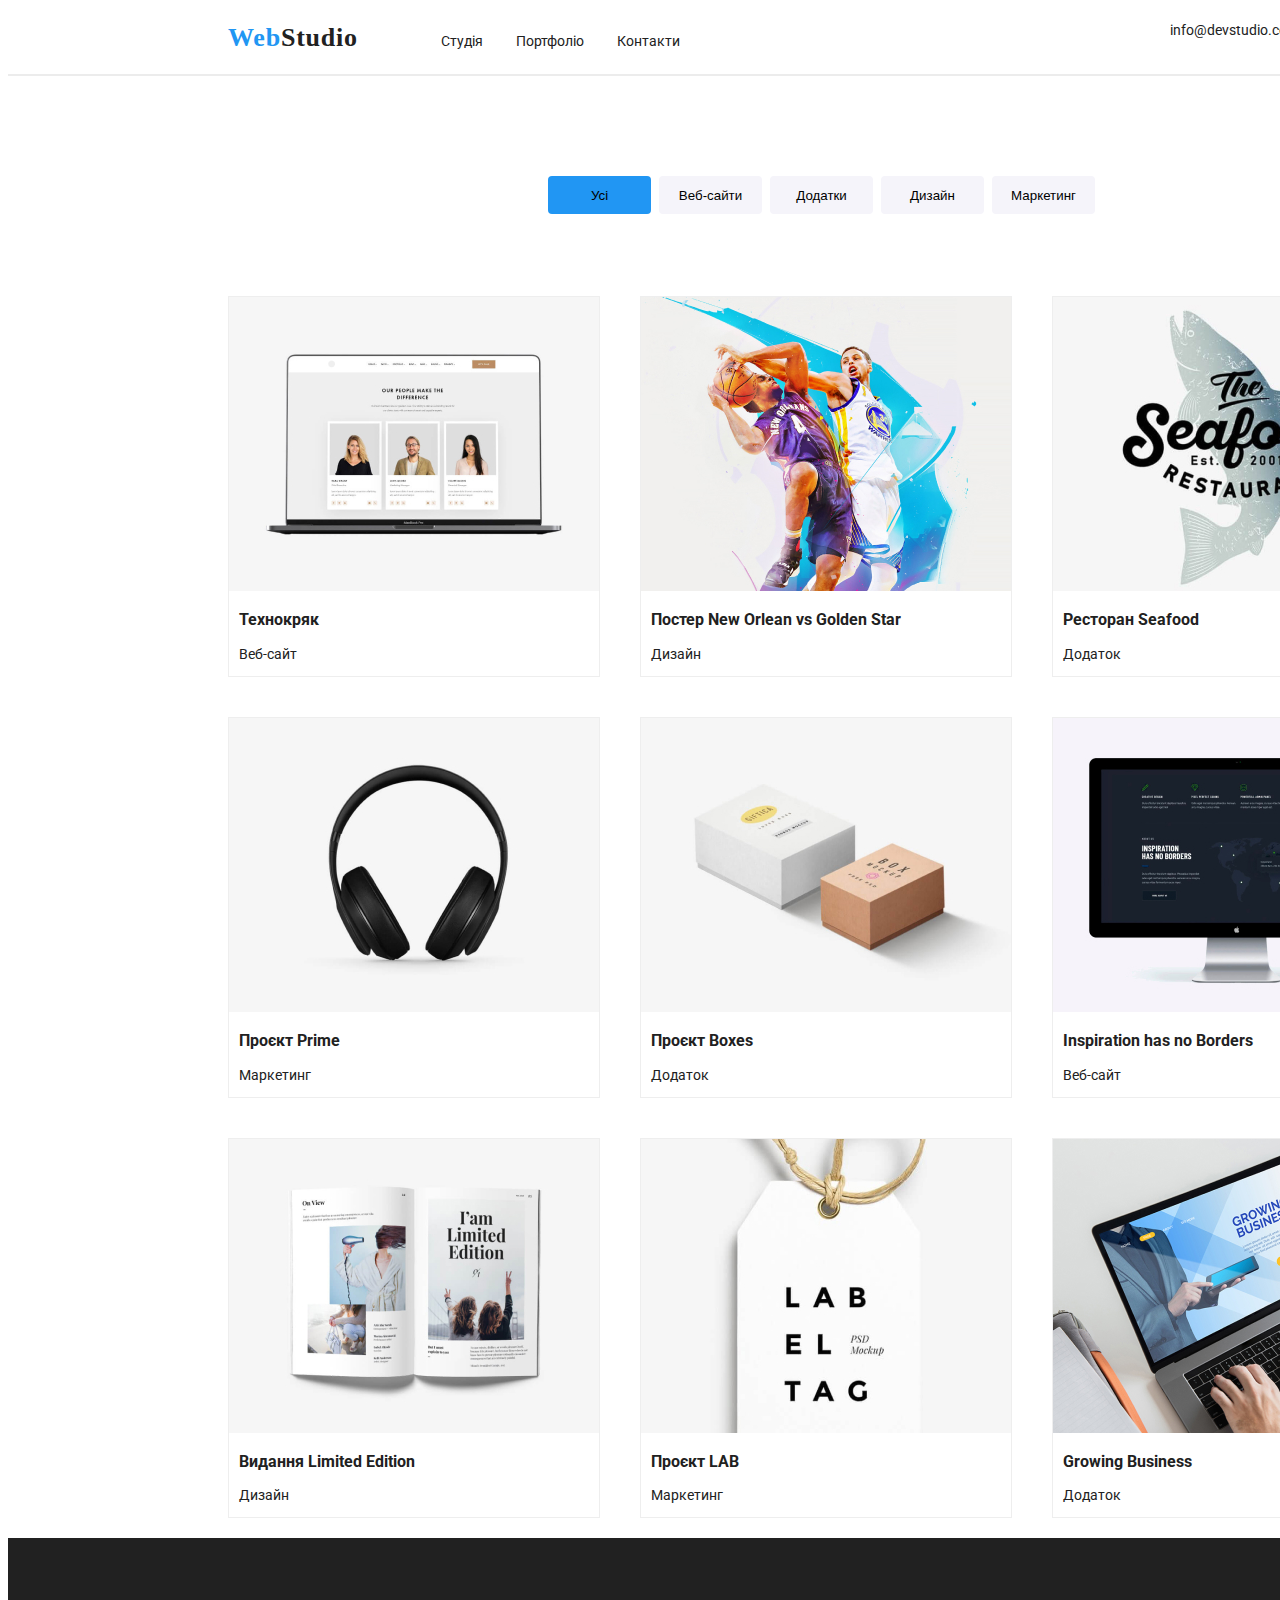
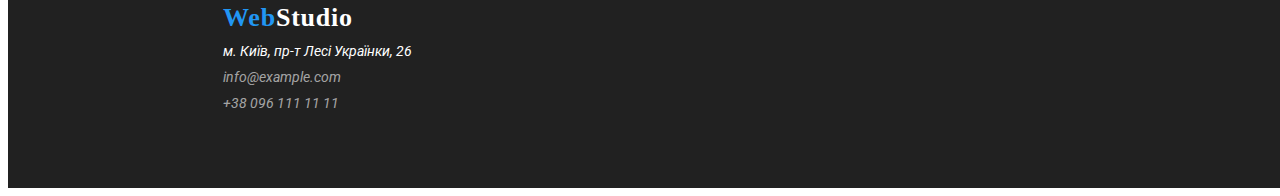
==== portfolio.html @ 82d7797d "four commit" ====
<!DOCTYPE html>
<html lang="uk">
<head>
    <meta charset="UTF-8">
    <meta http-equiv="X-UA-Compatible" content="IE=edge">
    <meta name="viewport" content="width=device-width, initial-scale=1.0">
    <link rel="stylesheet" href="./style/portfolio.css">
    <link rel="preconnect" href="https://fonts.googleapis.com">
    <link rel="preconnect" href="https://fonts.gstatic.com" crossorigin>
    <link href="https://fonts.googleapis.com/css2?family=Roboto:wght@400;500;700;900&display=swap" rel="stylesheet">
    <title>Portfolio</title>
</head>
<body>
    <header class="header">
        <div class="contaner">
            <nav class="header_nav_menu">
                <ul class="header__nav">                
                    <li class="header__nav__li"><a class="header__nav__links header__nav__link" href="./index.html"><span class="header__web">Web</span>Studio</a></li>
                    <li class="header__nav__li"><a class="header__nav__links" href="">Студія</a></li>
                    <li class="header__nav__li"><a class="header__nav__links" href="">Портфоліо</a></li>
                    <li class="header__nav__li"><a class="header__nav__links" href="">Контакти</a></li>
                </ul>
             </nav>
             <ul class="header__contact">                 
                 <li class="header__nav__li"><a class="header__nav__contact" href="mailto:info@devstudio.com">info@devstudio.com</a></li>
                 <li class="header__nav__li"><a class="header__nav__contact" href="tel:+380961111111">+38 096 111 11 11</a></li>
             </ul>
        </div>
        <hr class="line">                          
    </header>    
    <main class="main">
        <div class="main__links__box">
            <ul class="main__links">
                <li class="main__links__li"><button type="button" class="main__button main__button__link">Усі</button></li>
                <li class="main__links__li"><button type="button" class="main__button">Веб-сайти</button></li>
                <li class="main__links__li"><button type="button" class="main__button">Додатки</button></li>
                <li class="main__links__li"><button type="button" class="main__button">Дизайн</button></li>
                <li class="main__links__li"><button type="button" class="main__button">Маркетинг</button></li>
            </ul>
        </div>
        <div>
            <ul class="group__img">
                <li>
                    <div class="group_box">
                      <img src="./image/imgportfolio-comp.jpg" alt="comp">
                      <h3 class="group_text">Технокряк</h3>
                      <p class="group_text">Веб-сайт</p>
                   </div>
               </li>
                <li>
                    <div class="group_box">
                      <img src="./image/imgportfolio-basket.jpg" alt="basket">
                      <h3 class="group_text">Постер New Orlean vs Golden Star</h3>
                      <p class="group_text">Дизайн</p>
                    </div>
                </li>
                <li>
                    <div class="group_box">
                      <img src="./image/imgporfolio-seafood.jpg" alt="seafood">
                      <h3 class="group_text">Ресторан Seafood</h3>
                      <p class="group_text">Додаток</p>
                    </div>
                </li>
            </ul>
        </div>  
        <div>
            <ul class="group__img">
                <li>
                    <div class="group_box">
                      <img src="./image/imgportfolio-listen.jpg" alt="listen">
                      <h3 class="group_text">Проєкт Prime</h3>
                      <p class="group_text">Маркетинг</p>
                   </div>
               </li>
                <li>
                    <div class="group_box">
                      <img src="./image/imgportfolio-boxs.jpg" alt="boxs">
                      <h3 class="group_text">Проєкт Boxes</h3>
                      <p class="group_text">Додаток</p>
                    </div>
                </li>
                <li>
                    <div class="group_box">
                      <img src="./image/imgportfolio-monitor.jpg" alt="monitor">
                      <h3 class="group_text">Inspiration has no Borders</h3>
                      <p class="group_text">Веб-сайт</p>
                    </div>
                </li>
            </ul>
        </div>   
        <div>
            <ul class="group__img">
                <li>
                    <div class="group_box">
                      <img src="./image/imgportfolio-journal.jpg" alt="journal">
                      <h3 class="group_text">Видання Limited Edition</h3>
                      <p class="group_text">Дизайн</p>
                   </div>
               </li>
                <li>
                    <div class="group_box">
                      <img src="./image/imgportfolio-mark.jpg" alt="mark">
                      <h3 class="group_text">Проєкт LAB</h3>
                      <p class="group_text">Маркетинг</p>
                    </div>
                </li>
                <li>
                    <div class="group_box">
                      <img src="./image/imgportfolio-nout.jpg" alt="nout">
                      <h3 class="group_text">Growing Business</h3>
                      <p class="group_text">Додаток</p>
                    </div>
                </li>
            </ul>
        </div>               
    </main>
    <footer class="footer">
        <div class="footer__contact">            
            <address>
                <ul class="footer__contact__link">
                    <li class="footer__contact__li"><a class="footer__web" href="../index.html">Web<span class="footer__stydio">Studio</span></a></li>
                    <li class="footer__contact__li"><a class="footer__links footer__link" href="https://goo.gl/maps/5icQ912iGC5NhQrTA" target="_blank">м. Київ, пр-т Лесі Українки, 26</a></li>
                    <li class="footer__contact__li"><a class="footer__links" href="mailto:info@example.com">info@example.com</a></li>
                    <li class="footer__contact__li"><a class="footer__links" href="tel:+380961111111">+38 096 111 11 11</a></li>
                </ul>
            </address>            
        </div>
    </footer>
</body>
</html>
---- style/portfolio.css ----
body{
background-color: #FFFFFF;
font-family: 'Roboto', sans-serif;
font-size: 14px;
color: #212121;
}

.header{
    width: 1600px;        
    background-color: #FFFFFF;       
}

.contaner{
    width: 1300px;
    padding-left: 15px;
    padding-right: 15px;
    margin: 0 auto;
    display: flex;
}

.header__nav{
    list-style: none;        
}

.header__nav__link{
padding-right: 50px;
width: 145px;
height: 31px;
font-family: 'Raleway';
font-style: normal;
font-weight: 700;
font-size: 26px;
line-height: 31px;
letter-spacing: 0.03em;
}

.header__web{
    color: #2196F3;
}

.header_nav_menu{
    margin-left: 30px;
}

.header__nav__links{
    display: inline;
    text-decoration: none;
    color: #212121;
    margin-right: 30px;
}

.header__nav__li{
    display: inline;    
}

.header__contact{
    list-style: none;
    margin-left: auto;
}

.header__nav__contact{
    text-decoration: none;
    color: #212121;
    margin-right: 20px;
}

.line{
width: 1600px;
height: 0px;
color: rgba(236, 236, 236, 1); 
border: 1px solid #ECECEC;
}

/* main */

.main{
    width: 1600px;
    background-color: #FFFFFF;
}

.main__links__box{
    width: 600px;
    height: 100px;
    padding-left: 15px;
    padding-right: 15px;
    margin: 0 auto; 
    margin-top: 100px;   
}

.main__links{
    list-style: none;
}

.main__links__li{
    display: inline;
}

.main__button{
width: 103px;
height: 38px;
background: #F5F4FA;
border-radius: 4px;
border: #F5F4FA;
margin-right: 5px;
}

.main__button__link{
    background-color: rgba(33, 150, 243, 1);
}

.group__img{
    list-style: none;
    display: flex;
    width: 1200px;    
    padding-left: 15px;
    padding-right: 15px;
    margin: 0 auto; 
}

.group_box{
background-color: #FFFFFF;
border: 1px solid rgba(238, 238, 238, 1);
margin: 20px;
}

.group_text{
    margin-left: 10px;
}

/* footer */

.footer{
    width: 1600px;
    height: 250px;
    background-color: #212121;
}

.footer__contact{
    width: 1250px;
    padding-left: 15px;
    padding-right: 15px;
    padding-top: 50px;
    margin: 0 auto;    
}

.footer__contact__link{
    list-style: none;    
}

.footer__links{
text-decoration: none;
color: rgba(255, 255, 255, 0.6);
} 

.footer__link{
color: rgba(255, 255, 255, 1);
}

.footer__contact__li{
    margin-bottom: 10px;
}

.footer__web{
text-decoration: none;
font-family: 'Raleway';
font-style: normal;
font-weight: 700;
font-size: 26px;
line-height: 31px;
letter-spacing: 0.03em;
color: #2196F3;
}

.footer__stydio{
    color: rgba(255, 255, 255, 1);
}
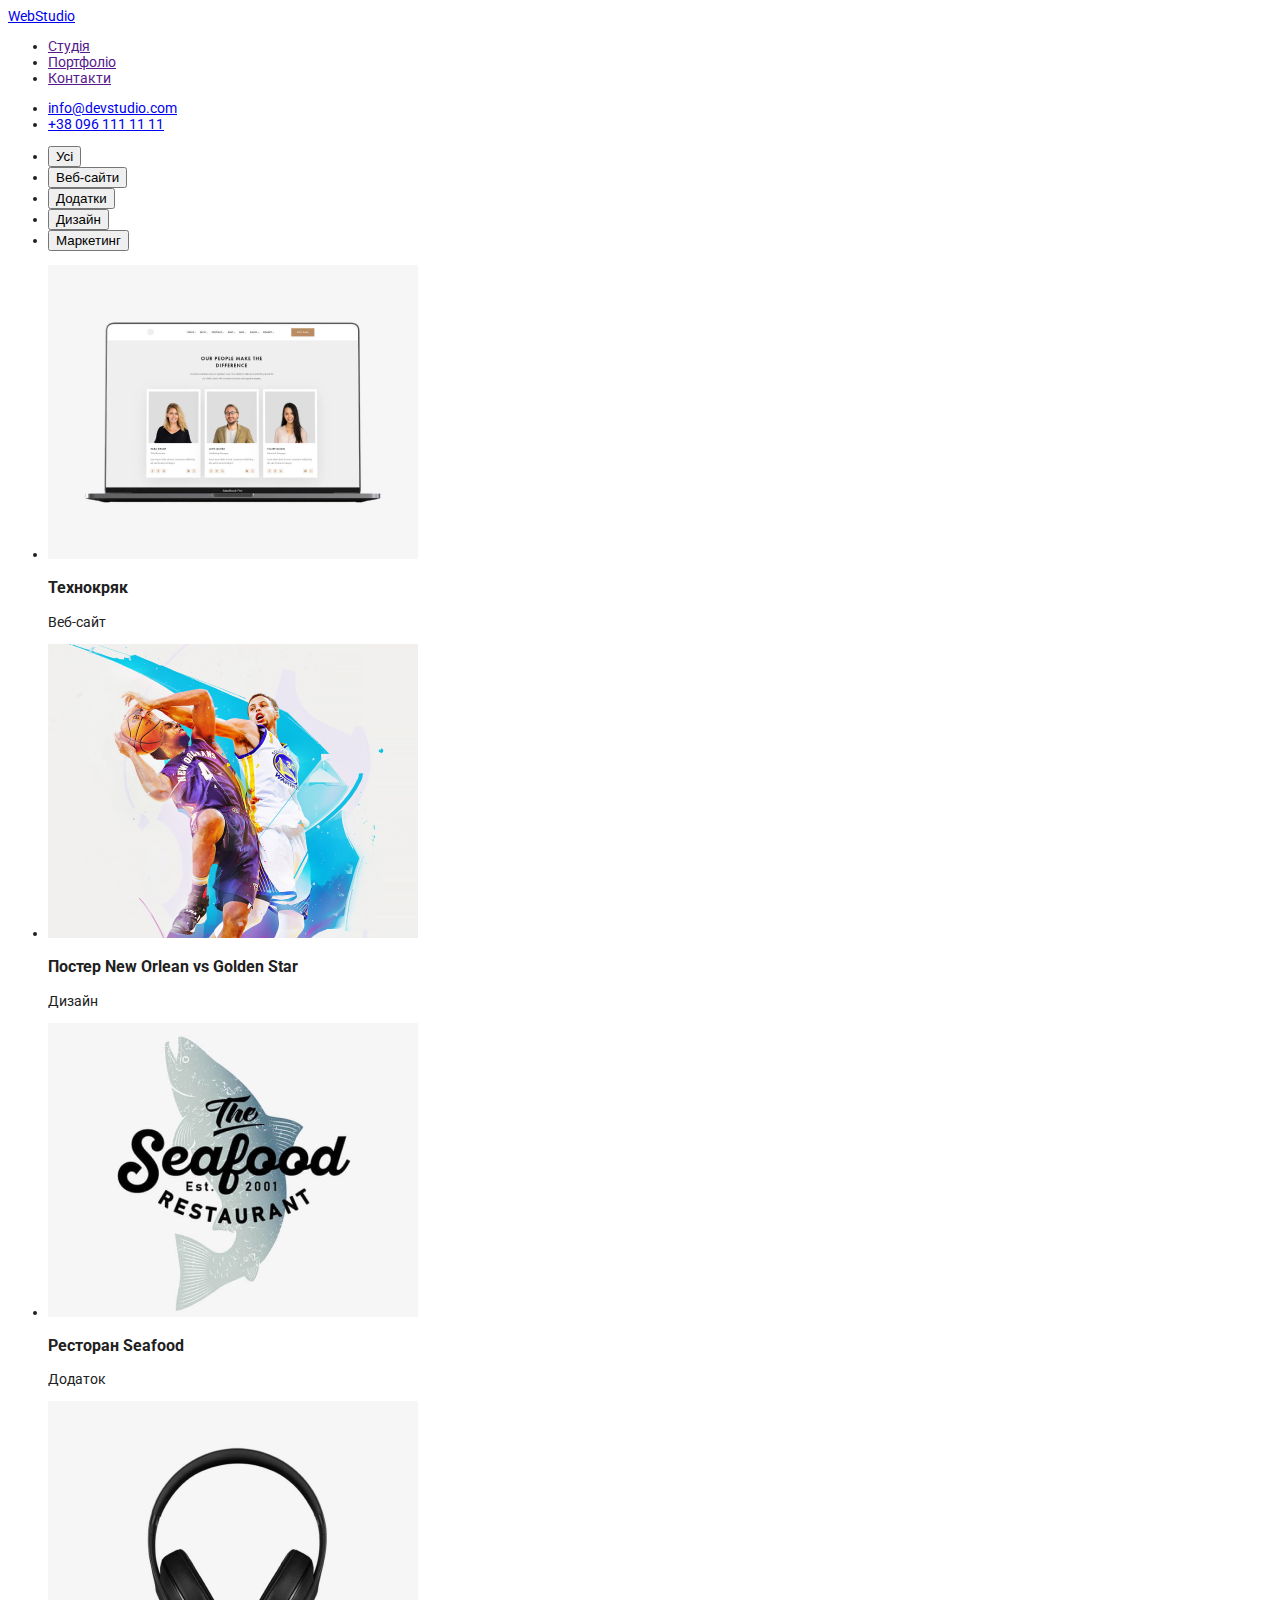
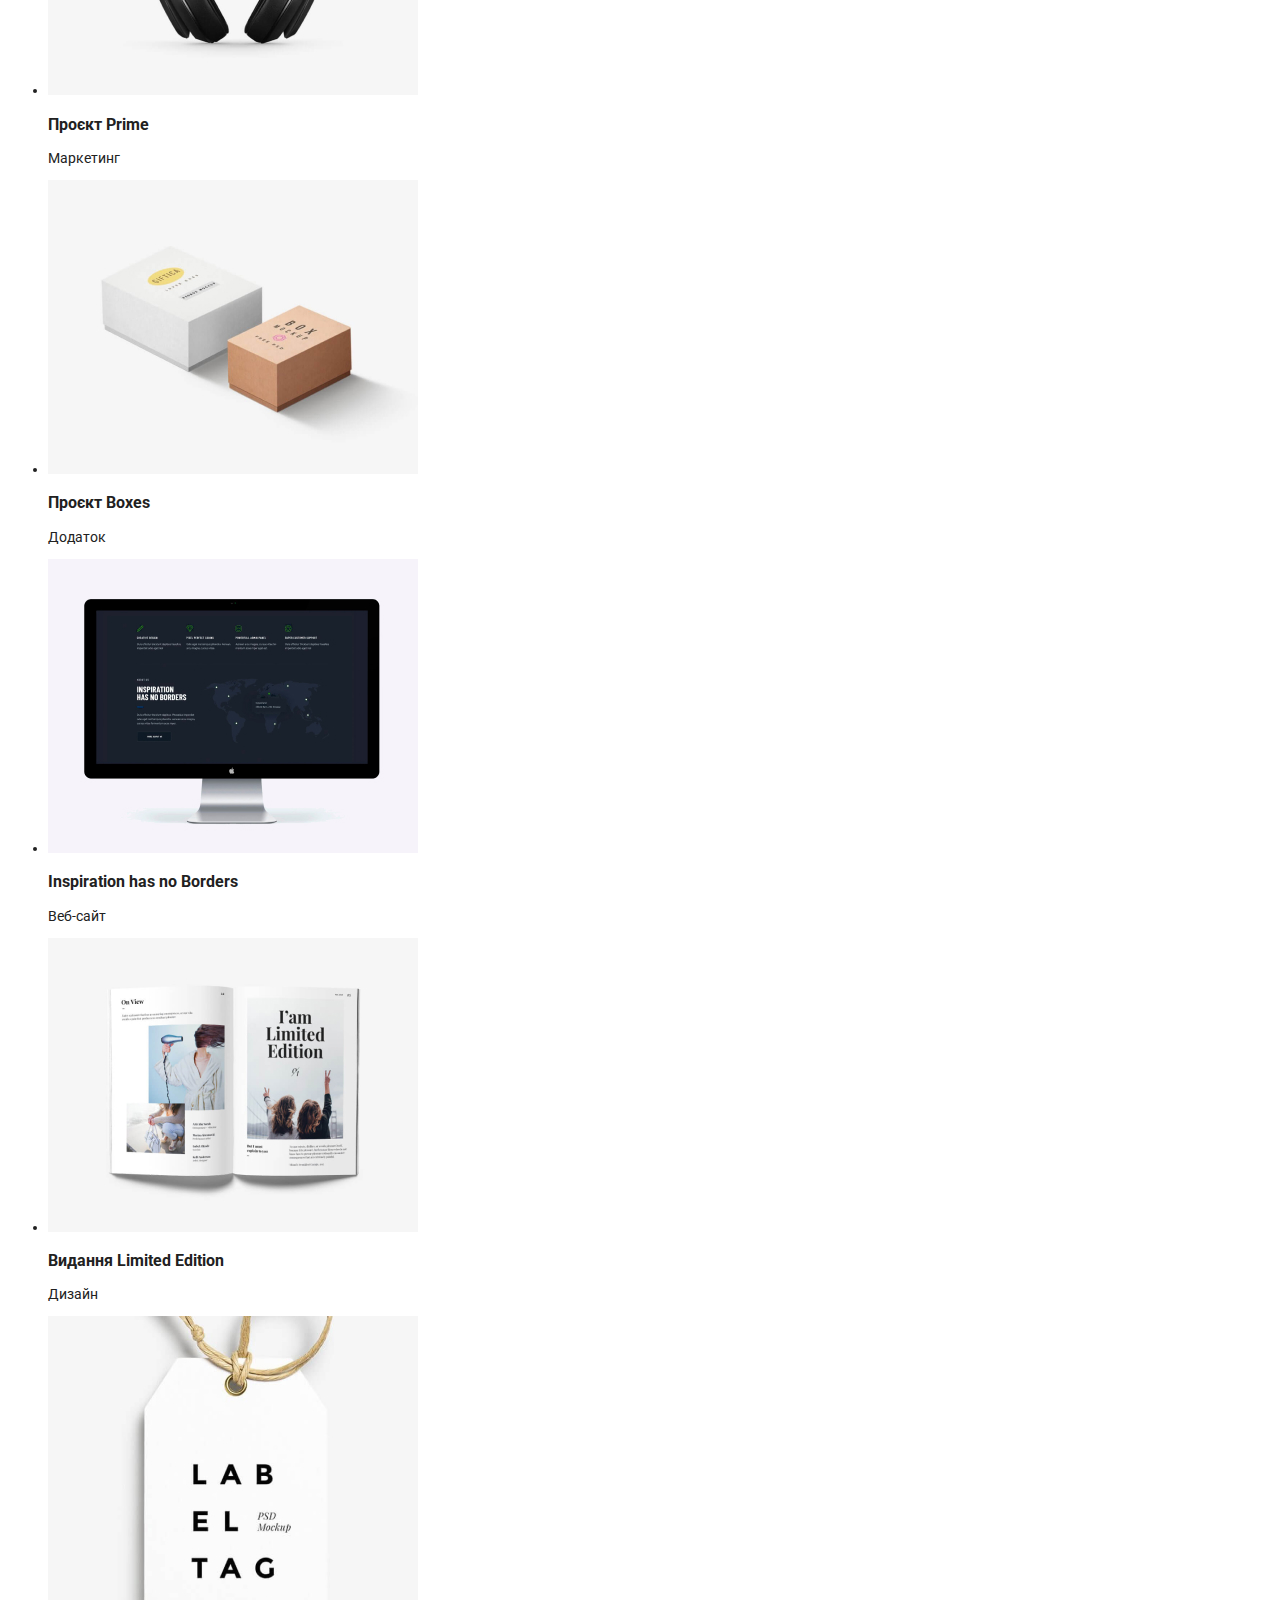
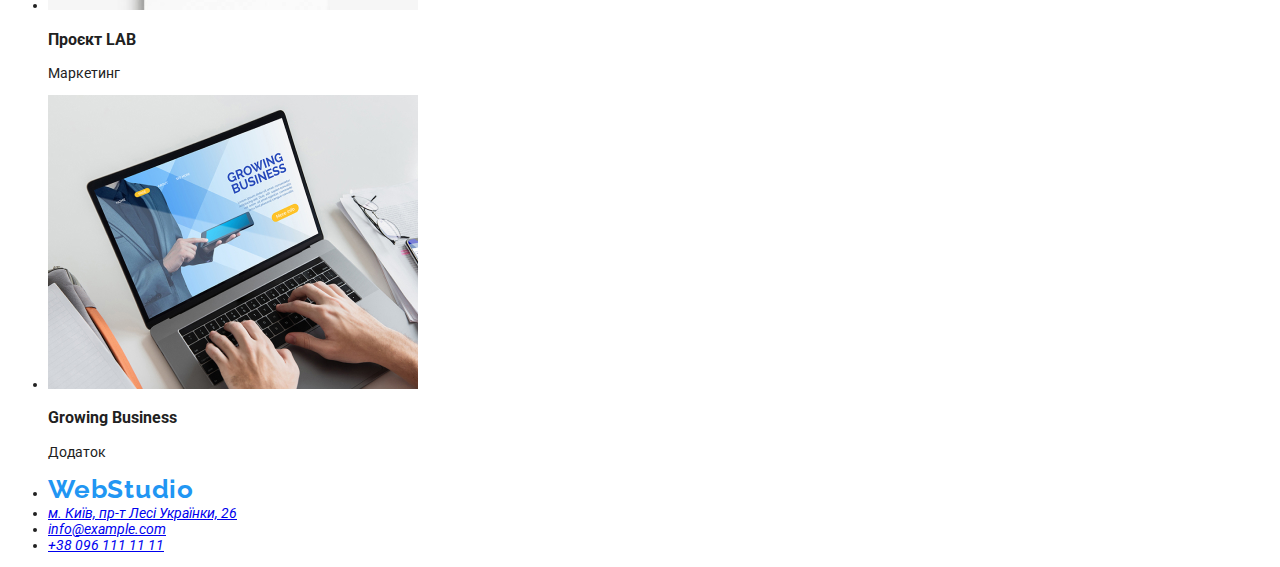
==== commit af439539: "portfolio normalize" ====
--- a/portfolio.html
+++ b/portfolio.html
@@ -4,124 +4,124 @@
     <meta charset="UTF-8">
     <meta http-equiv="X-UA-Compatible" content="IE=edge">
     <meta name="viewport" content="width=device-width, initial-scale=1.0">
-    <link rel="stylesheet" href="./style/portfolio.css">
+    <link rel="stylesheet" href="https://cdnjs.cloudflare.com/ajax/libs/modern-normalize/1.1.0/modern-normalize.min.css" integrity="sha512-wpPYUAdjBVSE4KJnH1VR1HeZfpl1ub8YT/NKx4PuQ5NmX2tKuGu6U/JRp5y+Y8XG2tV+wKQpNHVUX03MfMFn9Q==" crossorigin="anonymous" referrerpolicy="no-referrer" />
+    <link rel="stylesheet" href="./style/index.css">
     <link rel="preconnect" href="https://fonts.googleapis.com">
     <link rel="preconnect" href="https://fonts.gstatic.com" crossorigin>
-    <link href="https://fonts.googleapis.com/css2?family=Roboto:wght@400;500;700;900&display=swap" rel="stylesheet">
+    <link href="https://fonts.googleapis.com/css2?family=Raleway:wght@700&family=Roboto:wght@400;500;700;900&display=swap" rel="stylesheet">
     <title>Portfolio</title>
 </head>
 <body>
-    <header class="header">
-        <div class="contaner">
-            <nav class="header_nav_menu">
-                <ul class="header__nav">                
-                    <li class="header__nav__li"><a class="header__nav__links header__nav__link" href="./index.html"><span class="header__web">Web</span>Studio</a></li>
-                    <li class="header__nav__li"><a class="header__nav__links" href="">Студія</a></li>
-                    <li class="header__nav__li"><a class="header__nav__links" href="">Портфоліо</a></li>
-                    <li class="header__nav__li"><a class="header__nav__links" href="">Контакти</a></li>
+    <header class="portfolio-header">
+        <div class="portfolio-container">
+            <nav class="portfolio-header-nav-menu"> 
+                <a class="portfolio-header-webstydio" href="./index.html">Web<span class="portfolio-header-web">Studio</span></a>               
+                <ul class="portfolio-header-nav-links">                     
+                    <li class="portfolio-header-item"><a class="portfolio-header-links" href="">Студія</a></li>
+                    <li class="portfolio-header-item"><a class="portfolio-header-links" href="">Портфоліо</a></li>
+                    <li class="portfolio-header-item"><a class="portfolio-header-links" href="">Контакти</a></li>
+                </ul>             
+                <ul class="portfolio-header-nav-contact">                 
+                 <li class="portfolio-header-item"><a class="portfolio-header-contact" href="mailto:info@devstudio.com">info@devstudio.com</a></li>
+                 <li class="portfolio-header-item"><a class="portfolio-header-contact" href="tel:+380961111111">+38 096 111 11 11</a></li>
                 </ul>
-             </nav>
-             <ul class="header__contact">                 
-                 <li class="header__nav__li"><a class="header__nav__contact" href="mailto:info@devstudio.com">info@devstudio.com</a></li>
-                 <li class="header__nav__li"><a class="header__nav__contact" href="tel:+380961111111">+38 096 111 11 11</a></li>
-             </ul>
+            </nav>
         </div>
-        <hr class="line">                          
-    </header>    
-    <main class="main">
-        <div class="main__links__box">
-            <ul class="main__links">
-                <li class="main__links__li"><button type="button" class="main__button main__button__link">Усі</button></li>
-                <li class="main__links__li"><button type="button" class="main__button">Веб-сайти</button></li>
-                <li class="main__links__li"><button type="button" class="main__button">Додатки</button></li>
-                <li class="main__links__li"><button type="button" class="main__button">Дизайн</button></li>
-                <li class="main__links__li"><button type="button" class="main__button">Маркетинг</button></li>
-            </ul>
-        </div>
-        <div>
-            <ul class="group__img">
-                <li>
-                    <div class="group_box">
-                      <img src="./image/imgportfolio-comp.jpg" alt="comp">
-                      <h3 class="group_text">Технокряк</h3>
-                      <p class="group_text">Веб-сайт</p>
-                   </div>
-               </li>
-                <li>
-                    <div class="group_box">
-                      <img src="./image/imgportfolio-basket.jpg" alt="basket">
-                      <h3 class="group_text">Постер New Orlean vs Golden Star</h3>
-                      <p class="group_text">Дизайн</p>
-                    </div>
-                </li>
-                <li>
-                    <div class="group_box">
-                      <img src="./image/imgporfolio-seafood.jpg" alt="seafood">
-                      <h3 class="group_text">Ресторан Seafood</h3>
-                      <p class="group_text">Додаток</p>
-                    </div>
-                </li>
-            </ul>
-        </div>  
-        <div>
-            <ul class="group__img">
-                <li>
-                    <div class="group_box">
-                      <img src="./image/imgportfolio-listen.jpg" alt="listen">
-                      <h3 class="group_text">Проєкт Prime</h3>
-                      <p class="group_text">Маркетинг</p>
-                   </div>
-               </li>
-                <li>
-                    <div class="group_box">
-                      <img src="./image/imgportfolio-boxs.jpg" alt="boxs">
-                      <h3 class="group_text">Проєкт Boxes</h3>
-                      <p class="group_text">Додаток</p>
-                    </div>
-                </li>
-                <li>
-                    <div class="group_box">
-                      <img src="./image/imgportfolio-monitor.jpg" alt="monitor">
-                      <h3 class="group_text">Inspiration has no Borders</h3>
-                      <p class="group_text">Веб-сайт</p>
-                    </div>
-                </li>
-            </ul>
-        </div>   
-        <div>
-            <ul class="group__img">
-                <li>
-                    <div class="group_box">
-                      <img src="./image/imgportfolio-journal.jpg" alt="journal">
-                      <h3 class="group_text">Видання Limited Edition</h3>
-                      <p class="group_text">Дизайн</p>
-                   </div>
-               </li>
-                <li>
-                    <div class="group_box">
-                      <img src="./image/imgportfolio-mark.jpg" alt="mark">
-                      <h3 class="group_text">Проєкт LAB</h3>
-                      <p class="group_text">Маркетинг</p>
-                    </div>
-                </li>
-                <li>
-                    <div class="group_box">
-                      <img src="./image/imgportfolio-nout.jpg" alt="nout">
-                      <h3 class="group_text">Growing Business</h3>
-                      <p class="group_text">Додаток</p>
-                    </div>
-                </li>
-            </ul>
-        </div>               
+    </header>
+    <main class="portfolio-main">
+        <section class="portfolio-section-links section">
+            <div class="portfolio-container">
+                <ul class="portfolio-links">
+                    <li class="portfolio-links-item"><button type="button" class="portfolio-btn">Усі</button></li>
+                    <li class="portfolio-links-item"><button type="button" class="portfolio-btn">Веб-сайти</button></li>
+                    <li class="portfolio-links-item"><button type="button" class="portfolio-btn">Додатки</button></li>
+                    <li class="portfolio-links-item"><button type="button" class="portfolio-btn">Дизайн</button></li>
+                    <li class="portfolio-links-item"><button type="button" class="portfolio-btn">Маркетинг</button></li>
+                </ul>
+            </div>
+        </section>
+        <section class="portfolio-main-photo section">
+            <div class="portfolio-container">                
+                    <ul class="portfolio-photo-group">
+                        <li class="portfolio-photo-link-item">
+                            <div class="portfolio-box">
+                              <img src="./image/imgportfolio-comp.jpg" alt="comp">
+                              <h3 class="portfolio-photo-title">Технокряк</h3>
+                              <p class="portfolio-photo-item">Веб-сайт</p>
+                           </div>
+                       </li>
+                        <li class="portfolio-photo-link-item">
+                            <div class="portfolio-box">
+                              <img src="./image/imgportfolio-basket.jpg" alt="basket">
+                              <h3 class="portfolio-photo-title">Постер New Orlean vs Golden Star</h3>
+                              <p class="portfolio-photo-item">Дизайн</p>
+                            </div>
+                        </li>
+                        <li class="portfolio-photo-link-item">
+                            <div class="portfolio-box">
+                              <img src="./image/imgporfolio-seafood.jpg" alt="seafood">
+                              <h3 class="portfolio-photo-title">Ресторан Seafood</h3>
+                              <p class="portfolio-photo-item">Додаток</p>
+                            </div>
+                        </li>
+                    </ul>               
+                    <ul class="portfolio-photo-group">
+                        <li class="portfolio-photo-link-item">
+                            <div class="portfolio-box">
+                              <img src="./image/imgportfolio-listen.jpg" alt="listen">
+                              <h3 class="portfolio-photo-title">Проєкт Prime</h3>
+                              <p class="portfolio-photo-item">Маркетинг</p>
+                           </div>
+                       </li>
+                        <li class="portfolio-photo-link-item">
+                            <div class="portfolio-box">
+                              <img src="./image/imgportfolio-boxs.jpg" alt="boxs">
+                              <h3 class="portfolio-photo-title">Проєкт Boxes</h3>
+                              <p class="portfolio-photo-item">Додаток</p>
+                            </div>
+                        </li>
+                        <li class="portfolio-photo-link-item">
+                            <div class="portfolio-box">
+                              <img src="./image/imgportfolio-monitor.jpg" alt="monitor">
+                              <h3 class="portfolio-photo-title">Inspiration has no Borders</h3>
+                              <p class="portfolio-photo-item">Веб-сайт</p>
+                            </div>
+                        </li>
+                    </ul>                
+                    <ul class="portfolio-photo-group">
+                        <li class="portfolio-photo-link-item">
+                            <div class="portfolio-box">
+                              <img src="./image/imgportfolio-journal.jpg" alt="journal">
+                              <h3 class="portfolio-photo-title">Видання Limited Edition</h3>
+                              <p class="portfolio-photo-item">Дизайн</p>
+                           </div>
+                       </li>
+                        <li class="portfolio-photo-link-item">
+                            <div class="portfolio-box">
+                              <img src="./image/imgportfolio-mark.jpg" alt="mark">
+                              <h3 class="portfolio-photo-title">Проєкт LAB</h3>
+                              <p class="portfolio-photo-item">Маркетинг</p>
+                            </div>
+                        </li>
+                        <li class="portfolio-photo-link-item">
+                            <div class="portfolio-box">
+                              <img src="./image/imgportfolio-nout.jpg" alt="nout">
+                              <h3 class="portfolio-photo-title">Growing Business</h3>
+                              <p class="portfolio-photo-item">Додаток</p>
+                            </div>
+                        </li>
+                    </ul>                           
+            </div>
+        </section>            
     </main>
-    <footer class="footer">
-        <div class="footer__contact">            
+    <footer class="portfolio-footer">
+        <div class="portfolio-container">            
             <address>
-                <ul class="footer__contact__link">
-                    <li class="footer__contact__li"><a class="footer__web" href="../index.html">Web<span class="footer__stydio">Studio</span></a></li>
-                    <li class="footer__contact__li"><a class="footer__links footer__link" href="https://goo.gl/maps/5icQ912iGC5NhQrTA" target="_blank">м. Київ, пр-т Лесі Українки, 26</a></li>
-                    <li class="footer__contact__li"><a class="footer__links" href="mailto:info@example.com">info@example.com</a></li>
-                    <li class="footer__contact__li"><a class="footer__links" href="tel:+380961111111">+38 096 111 11 11</a></li>
+                <ul class="portfolio-footer-link">
+                    <li class="portfolio-footer-item footerweb"><a class="portfolio__footer__web" href="../index.html">Web<span class="portfolio-footer-stydio">Studio</span></a></li>
+                    <li class="portfolio-footer-item"><a class="portfolio-footer-links portfolio-footer-link" href="https://goo.gl/maps/5icQ912iGC5NhQrTA" target="_blank">м. Київ, пр-т Лесі Українки, 26</a></li>
+                    <li class="portfolio-footer-item"><a class="portfolio-footer-links" href="mailto:info@example.com">info@example.com</a></li>
+                    <li class="portfolio-footer-item"><a class="portfolio-footer-links" href="tel:+380961111111">+38 096 111 11 11</a></li>
                 </ul>
             </address>            
         </div>
--- a/style/index.css
+++ b/style/index.css
@@ -0,0 +1,467 @@
+
+body{    
+background-color: #FFFFFF;
+font-family: 'Roboto', sans-serif;
+font-size: 14px;
+color: #212121;
+}
+
+.header{
+    width: 1600px;
+}
+
+.container{
+    width: 1200px;
+    padding-left: 15px;
+    padding-right: 15px;
+    margin: 0 auto;
+    display: flex;
+}
+
+.contact_web{
+text-decoration: none;
+font-family: 'Raleway';
+font-style: normal;
+font-weight: 700;
+font-size: 26px;
+line-height: calc(31 / 26);
+letter-spacing: 0.03em;
+padding-right: 100px;
+color: #212121;  
+}
+
+.header-web-1{
+    color: #2196F3;
+}
+
+.header_nav{
+    list-style: none;
+}
+
+.header_li{
+    display: inline;
+}
+
+.contact_link{
+    text-decoration: none;
+    color:#757575;
+    font-size: 14px;
+    line-height: calc(16 / 14);
+    letter-spacing: 0.02em; 
+    margin-right: 30px;   
+}
+
+.header_contact{
+    margin-left: auto;
+}
+
+.main_section_one{
+width: 1600px;
+height: 600px;
+background: #2F303A;
+text-align: center;
+}
+
+.hero_title{
+width: 650px;
+font-weight: 900;
+font-size: 44px;
+line-height: calc(60 / 44);
+letter-spacing: 0.06em;
+text-transform: uppercase;
+color: #FFFFFF;
+padding-top: 150px;
+padding-left: calc(50% - 300px);
+}
+
+.main_buttom{
+width: 216px;
+height: 50px;
+background-color: #2196F3;
+box-shadow: 0px 4px 4px rgba(0, 0, 0, 0.15);
+border-radius: 4px;
+border: #2196F3;
+font-family: inherit;
+font-style: normal;
+font-weight: 700;
+font-size: 16px;
+line-height: calc(30 / 16);
+letter-spacing: 0.06em;
+color: #FFFFFF;
+cursor: pointer;
+}
+
+.main_section_two{
+width: 1600px;
+height: 100px;
+}
+
+.main_section_two_text{
+display: flex;
+list-style: none;
+padding-left: 250px;
+}
+
+.main_section_two_p{
+padding: 10px;
+}
+
+.p1{
+width: 270px;
+height: 98px;
+}
+.p2{
+    width: 270px;
+    height: 74px;
+}
+.p3{
+    width: 270px;
+    height: 98px;
+}
+
+.main_about-title{    
+    font-size: 14px;
+    line-height: calc(16 / 14);
+    letter-spacing: 0.03em;
+    text-transform: uppercase;    
+    color: #212121;
+}
+
+.main_about-text{
+    line-height: calc(24 / 14);
+    letter-spacing: 0.03em;
+    color: #757575;
+}
+
+.main_section_three{
+    width: 1600px;
+    height: 386px;    
+    margin-top: 100px;
+}
+
+.main_section_three-li{
+    display: inline;
+    padding: 3px;
+}
+
+.main_section_three_img{
+list-style: none;
+text-align: center;
+}
+
+
+.main_section_title{
+font-size: 36px;
+line-height: calc(42 / 36);
+text-align: center;
+letter-spacing: 0.03em;
+color: #212121;
+}
+
+.main_section_four{
+width: 1600px;
+height: 600px;
+background-color: #F5F4FA;
+padding-top: 50px;
+}
+
+.main_section_title{
+font-size: 36px;
+line-height: calc(42 / 36);
+text-align: center;
+letter-spacing: 0.03em;
+color: #212121;
+}
+
+.main_team-title{
+    list-style: none;
+    display: flex; 
+    justify-content: center;  
+}
+
+.main_team-box{
+    background-color: #FFFFFF;
+    width: 270px;
+    height: 370px;
+    margin: 10px;
+}
+
+.main_team-name{
+text-align: center;
+font-style: normal;
+font-weight: 500;
+font-size: 16px;
+line-height: calc(19 / 16);
+letter-spacing: 0.03em;
+color: #212121;
+}
+
+.team-position{
+text-align: center;
+font-style: normal;
+font-weight: 400;
+font-size: 16px;
+line-height: calc(19 / 16);
+letter-spacing: 0.03em;
+color: #757575;
+}
+
+.footer_contact{
+width: 1600px;
+height: 198px;
+background-color: #2F303A;
+padding-top: 60px;
+}
+
+.footer_contact-web{
+width: 145px;
+height: 31px;
+font-family: 'Raleway';
+font-style: normal;
+font-weight: 700;
+font-size: 26px;
+line-height: calc(31 / 26);
+letter-spacing: 0.03em;
+color: #2196F3;
+text-decoration: none;
+margin-left: 250px;
+}
+
+.footer-studio{
+    color: #FFFFFF;
+}
+
+.footer_contact-ul{
+    list-style: none;       
+}
+
+.footer-address{
+    margin-left: 215px;    
+}
+
+.footer_contact-lii{
+font-style: normal;
+line-height: calc(24 / 14);
+letter-spacing: 0.03em;
+color: #FFFFFF;
+text-decoration: none;
+}
+
+.footer_contact-li{
+font-style: normal;
+font-size: 14px;
+line-height: calc(24 / 14);
+letter-spacing: 0.03em;
+color: rgba(255, 255, 255, 0.6);
+text-decoration: none;
+}
+
+
+
+/* -------------------------portfolio-------------------- */
+
+
+
+.portfolio__header{
+    width: 1600px;        
+    background-color: #FFFFFF;       
+}
+
+.portfolio__contaner{
+    width: 1300px;
+    padding-left: 15px;
+    padding-right: 15px;
+    margin: 0 auto;
+    display: flex;
+}
+
+.portfolio__header__nav{
+    list-style: none;        
+}
+
+.portfolio__header__nav__link{
+margin-right: 100px;
+font-family: 'Raleway';
+font-style: normal;
+font-weight: 700;
+font-size: 26px;
+line-height: calc(31 / 26);
+letter-spacing: 0.03em;
+color: #212121;
+text-decoration: none;
+}
+
+.header__web{
+    color: #2196F3;
+}
+
+.portfolio__header_nav_menu{
+    margin-left: 30px;
+}
+
+.portfolio__header__nav__links{
+    display: inline;
+    text-decoration: none;
+    color:#757575;
+    margin-right: 50px;
+}
+
+.portfolio__header__nav__li{
+    display: inline;    
+}
+
+.portfolio__header__contact{
+    list-style: none;
+    margin-left: auto;
+}
+
+.portfolio__header__nav__contact{
+    text-decoration: none;
+    color:#757575;
+    margin-right: 50px;
+}
+
+.portfolio__line{
+width: 1600px;
+height: 0px;
+color: rgba(236, 236, 236, 1); 
+border: 1px solid #ECECEC;
+}
+
+/* main */
+
+.portfolio__main{
+    width: 1600px;
+    background-color: #FFFFFF;
+}
+
+.portfolio__main__links__box{
+    width: 600px;
+    height: 100px;
+    padding-left: 15px;
+    padding-right: 15px;
+    margin: 0 auto; 
+    margin-top: 100px;   
+}
+
+.portfolio__main__links{
+    list-style: none;
+}
+
+.portfolio__main__links__li{
+    display: inline;
+}
+
+.portfolio__main__button{
+font-family: inherit;
+font-style: normal;
+font-weight: 500;
+font-size: 16px;
+line-height: calc(26 / 16);
+letter-spacing: 0.03em;
+color: #212121;
+width: 104px;
+height: 38px;
+background: #F5F4FA;
+border-radius: 4px;
+border: #F5F4FA;
+margin-right: 5px;
+cursor: pointer;
+}
+
+.portfolio__main__button__link{
+    background-color: rgba(33, 150, 243, 1);
+    color: #FFFFFF;
+}
+
+.portfolio__group__img{
+    list-style: none;
+    display: flex;
+    width: 1200px;    
+    padding-left: 15px;
+    padding-right: 15px;
+    margin: 0 auto; 
+}
+
+.portfolio__group_box{
+background-color: #FFFFFF;
+border: 1px solid rgba(238, 238, 238, 1);
+margin: 20px;
+}
+
+.portfolio__group_text{
+font-style: normal;
+font-weight: 700;
+font-size: 18px;
+line-height: calc(36 / 18);
+letter-spacing: 0.06em;
+color: #212121;
+margin-left: 10px;
+}
+
+.portfolio__group_text_item{
+font-style: normal;
+font-weight: 400;
+font-size: 16px;
+line-height: calc(30 / 16);
+letter-spacing: 0.03em;
+color: #757575;
+margin-left: 10px;
+}
+
+/*------------------- footer------------------- */
+
+.portfolio__footer{
+    width: 1600px;
+    height: 250px;
+    background-color: #212121;
+}
+
+.portfolio__footer__contact{
+    width: 1250px;
+    padding-left: 15px;
+    padding-right: 15px;
+    padding-top: 50px;
+    margin: 0 auto;    
+}
+
+.portfolio__footer__contact__link{
+    list-style: none;    
+}
+
+.portfolio__footer__links{
+font-style: normal;
+font-weight: 400;
+font-size: 14px;
+line-height: calc(24 / 14);
+letter-spacing: 0.03em;
+text-decoration: none;
+color: rgba(255, 255, 255, 0.6);
+} 
+
+.portfolio__footer__link{
+color: rgba(255, 255, 255, 1);
+}
+
+.portfolio__footer__contact__li{
+    margin-bottom: 5px;
+}
+
+.portfolio__footer__web{
+text-decoration: none;
+font-family: 'Raleway';
+font-style: normal;
+font-weight: 700;
+font-size: 26px;
+line-height: calc(31 / 26);
+letter-spacing: 0.03em;
+color: #2196F3;
+}
+
+.portfolio__footer__stydio{
+    color: rgba(255, 255, 255, 1);
+}
+
+
+
+
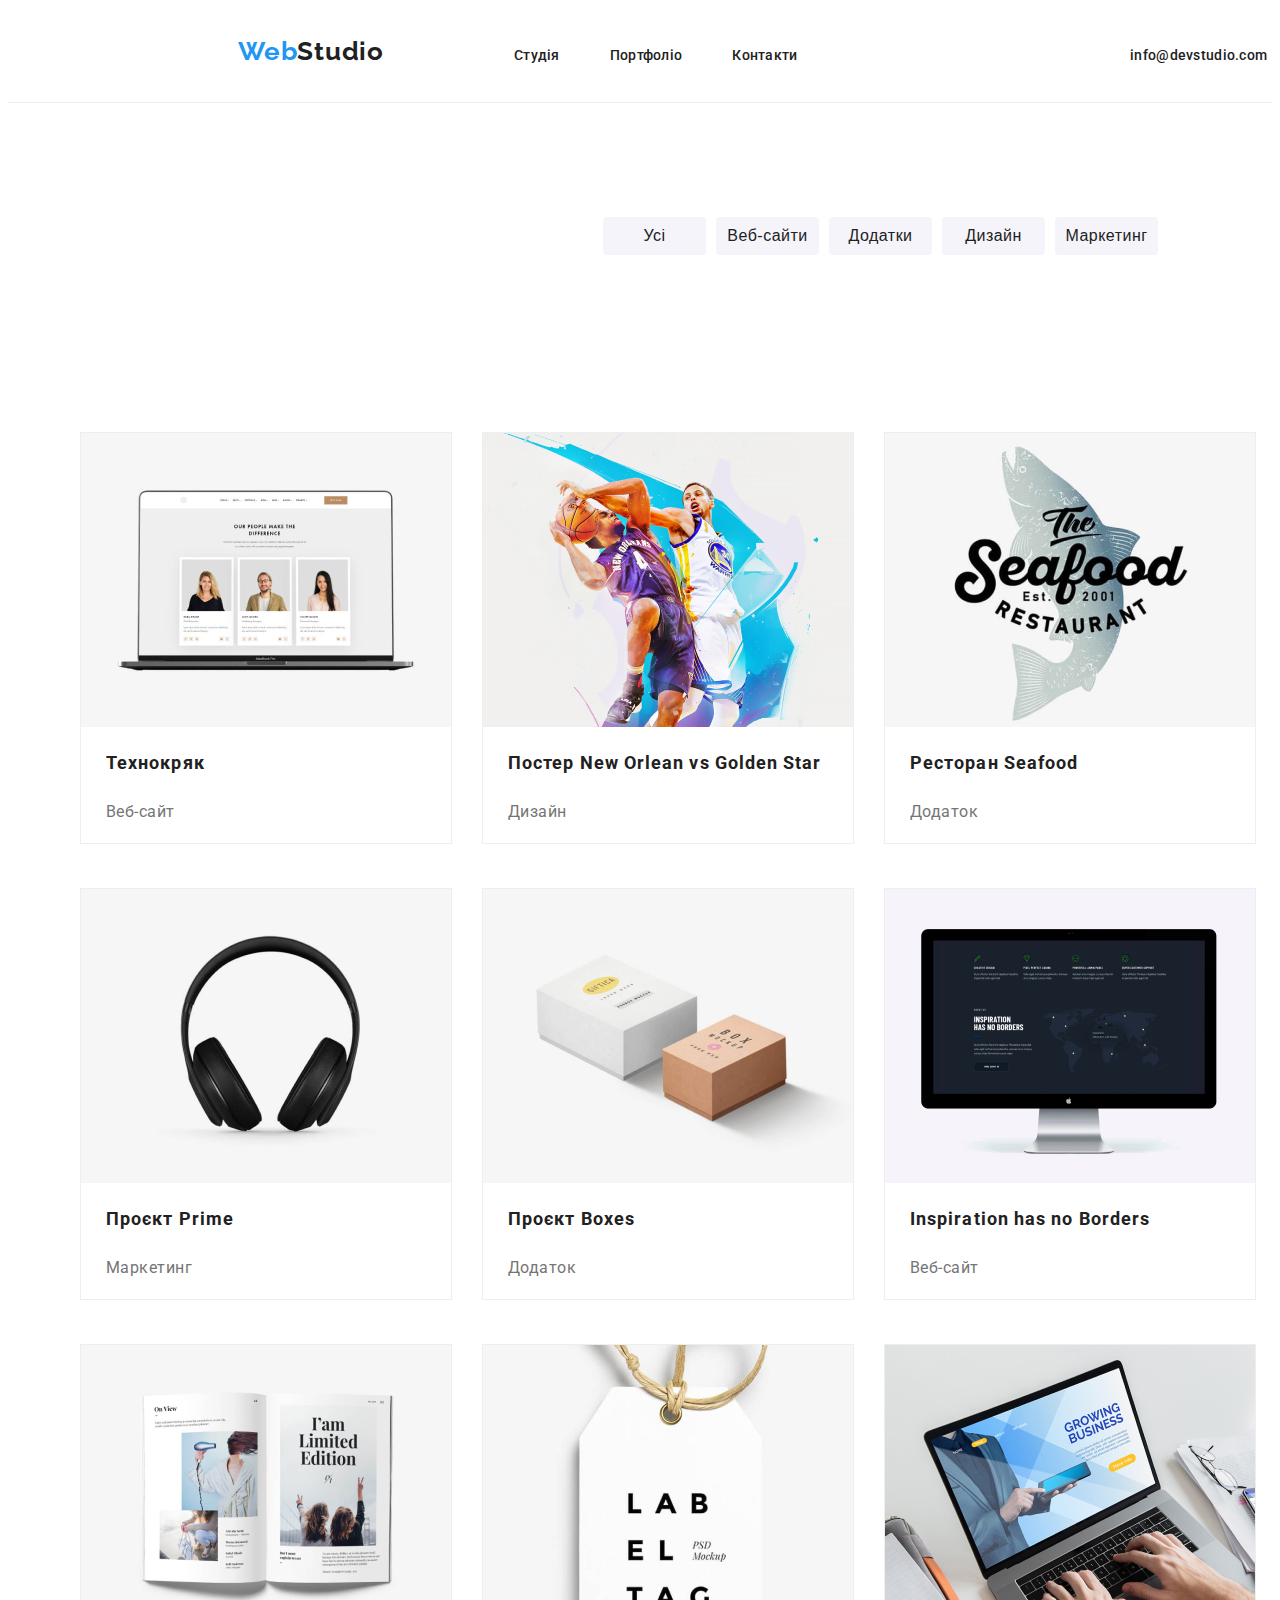
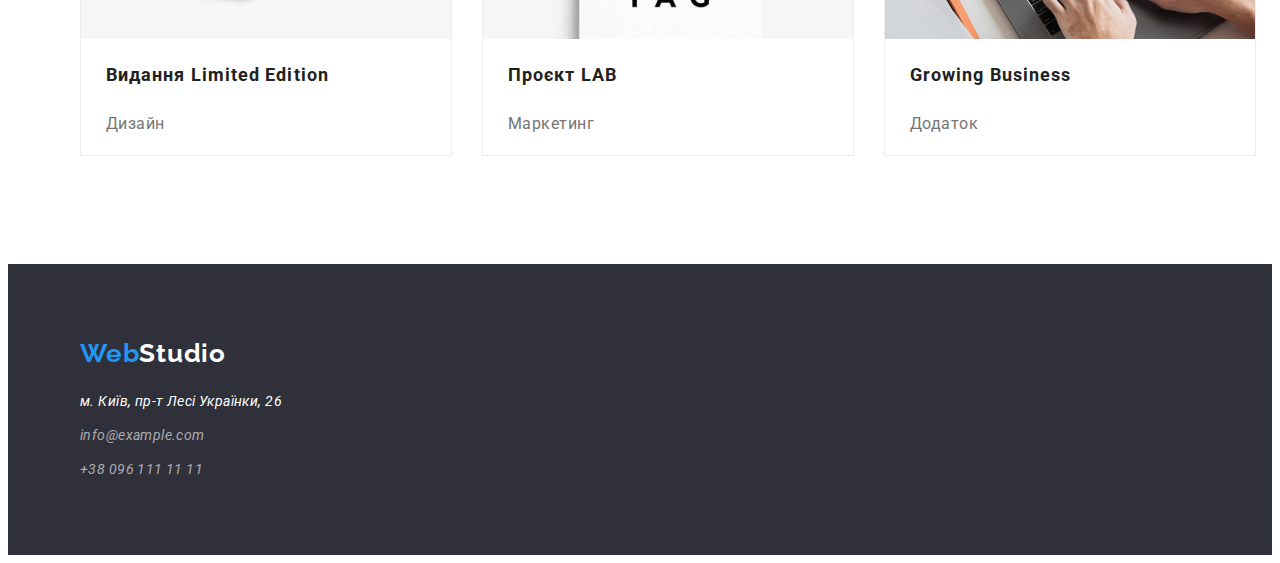
==== commit 43f1f85b: "connect" ====
--- a/portfolio.html
+++ b/portfolio.html
@@ -17,9 +17,9 @@
             <nav class="portfolio-header-nav-menu"> 
                 <a class="portfolio-header-webstydio" href="./index.html">Web<span class="portfolio-header-web">Studio</span></a>               
                 <ul class="portfolio-header-nav-links">                     
-                    <li class="portfolio-header-item"><a class="portfolio-header-links" href="">Студія</a></li>
-                    <li class="portfolio-header-item"><a class="portfolio-header-links" href="">Портфоліо</a></li>
-                    <li class="portfolio-header-item"><a class="portfolio-header-links" href="">Контакти</a></li>
+                    <li class="portfolio-header-item"><a class="portfolio-header-links" href="#студія">Студія</a></li>
+                    <li class="portfolio-header-item"><a class="portfolio-header-links" href="#портфоліо">Портфоліо</a></li>
+                    <li class="portfolio-header-item"><a class="portfolio-header-links" href="#контакти">Контакти</a></li>
                 </ul>             
                 <ul class="portfolio-header-nav-contact">                 
                  <li class="portfolio-header-item"><a class="portfolio-header-contact" href="mailto:info@devstudio.com">info@devstudio.com</a></li>
@@ -31,6 +31,7 @@
     <main class="portfolio-main">
         <section class="portfolio-section-links section">
             <div class="portfolio-container">
+                <h1 class="visually-hidden">galery</h1>
                 <ul class="portfolio-links">
                     <li class="portfolio-links-item"><button type="button" class="portfolio-btn">Усі</button></li>
                     <li class="portfolio-links-item"><button type="button" class="portfolio-btn">Веб-сайти</button></li>
@@ -46,21 +47,21 @@
                         <li class="portfolio-photo-link-item">
                             <div class="portfolio-box">
                               <img src="./image/imgportfolio-comp.jpg" alt="comp">
-                              <h3 class="portfolio-photo-title">Технокряк</h3>
+                              <h2 class="portfolio-photo-title">Технокряк</h2>
                               <p class="portfolio-photo-item">Веб-сайт</p>
                            </div>
                        </li>
                         <li class="portfolio-photo-link-item">
                             <div class="portfolio-box">
                               <img src="./image/imgportfolio-basket.jpg" alt="basket">
-                              <h3 class="portfolio-photo-title">Постер New Orlean vs Golden Star</h3>
+                              <h2 class="portfolio-photo-title">Постер New Orlean vs Golden Star</h2>
                               <p class="portfolio-photo-item">Дизайн</p>
                             </div>
                         </li>
-                        <li class="portfolio-photo-link-item">
+                        <li class="portfolio-photo-link-item photo-brige">
                             <div class="portfolio-box">
                               <img src="./image/imgporfolio-seafood.jpg" alt="seafood">
-                              <h3 class="portfolio-photo-title">Ресторан Seafood</h3>
+                              <h2 class="portfolio-photo-title">Ресторан Seafood</h2>
                               <p class="portfolio-photo-item">Додаток</p>
                             </div>
                         </li>
@@ -69,44 +70,44 @@
                         <li class="portfolio-photo-link-item">
                             <div class="portfolio-box">
                               <img src="./image/imgportfolio-listen.jpg" alt="listen">
-                              <h3 class="portfolio-photo-title">Проєкт Prime</h3>
+                              <h2 class="portfolio-photo-title">Проєкт Prime</h2>
                               <p class="portfolio-photo-item">Маркетинг</p>
                            </div>
                        </li>
                         <li class="portfolio-photo-link-item">
                             <div class="portfolio-box">
                               <img src="./image/imgportfolio-boxs.jpg" alt="boxs">
-                              <h3 class="portfolio-photo-title">Проєкт Boxes</h3>
+                              <h2 class="portfolio-photo-title">Проєкт Boxes</h2>
                               <p class="portfolio-photo-item">Додаток</p>
                             </div>
                         </li>
-                        <li class="portfolio-photo-link-item">
+                        <li class="portfolio-photo-link-item photo-brige">
                             <div class="portfolio-box">
                               <img src="./image/imgportfolio-monitor.jpg" alt="monitor">
-                              <h3 class="portfolio-photo-title">Inspiration has no Borders</h3>
+                              <h2 class="portfolio-photo-title">Inspiration has no Borders</h2>
                               <p class="portfolio-photo-item">Веб-сайт</p>
                             </div>
                         </li>
                     </ul>                
                     <ul class="portfolio-photo-group">
-                        <li class="portfolio-photo-link-item">
+                        <li class="portfolio-photo-link-item photo-lim">
                             <div class="portfolio-box">
                               <img src="./image/imgportfolio-journal.jpg" alt="journal">
-                              <h3 class="portfolio-photo-title">Видання Limited Edition</h3>
+                              <h2 class="portfolio-photo-title">Видання Limited Edition</h2>
                               <p class="portfolio-photo-item">Дизайн</p>
                            </div>
                        </li>
-                        <li class="portfolio-photo-link-item">
+                        <li class="portfolio-photo-link-item photo-lim">
                             <div class="portfolio-box">
                               <img src="./image/imgportfolio-mark.jpg" alt="mark">
-                              <h3 class="portfolio-photo-title">Проєкт LAB</h3>
+                              <h2 class="portfolio-photo-title">Проєкт LAB</h2>
                               <p class="portfolio-photo-item">Маркетинг</p>
                             </div>
                         </li>
-                        <li class="portfolio-photo-link-item">
+                        <li class="portfolio-photo-link-item photo-lim photo-brige">
                             <div class="portfolio-box">
                               <img src="./image/imgportfolio-nout.jpg" alt="nout">
-                              <h3 class="portfolio-photo-title">Growing Business</h3>
+                              <h2 class="portfolio-photo-title">Growing Business</h2>
                               <p class="portfolio-photo-item">Додаток</p>
                             </div>
                         </li>
--- a/style/index.css
+++ b/style/index.css
@@ -6,81 +6,118 @@
 color: #212121;
 }
 
+/*----------------------------header---------------------------- */
+
 .header{
-    width: 1600px;
+    padding: 25px 215px;    
 }
 
 .container{
     width: 1200px;
     padding-left: 15px;
     padding-right: 15px;
-    margin: 0 auto;
-    display: flex;
-}
-
-.contact_web{
-text-decoration: none;
-font-family: 'Raleway';
+    margin: 0 auto;    
+    }
+
+    .section{
+        padding: 94px 0;
+    }
+
+    .header-item{
+        display: inline-block;
+        margin-left: 50px;
+    }    
+
+    .header-nav{
+        display: flex; 
+        align-items: baseline;       
+    }
+
+    .header-nav-menu{
+        list-style: none;        
+    }
+
+    .header-contact{
+        list-style: none;
+        margin-left: auto;
+    }      
+
+    .header-link{
+        text-decoration: none;
+        color: #212121;
+        font-style: normal;
+        font-weight: 500;
+        font-size: 14px;
+        line-height: calc(16 / 14);
+        letter-spacing: 0.02em;        
+    }
+
+    .header-link:hover{
+        color: #2196F3;
+    }
+
+    .header-contact-link{
+        text-decoration: none;
+        color: #757575;
+        font-style: normal;
+        font-weight: 500;
+        font-size: 14px;
+        line-height: calc(16 / 14);
+        letter-spacing: 0.02em;
+    }
+
+    .header-contact-link:hover {
+    color: #2196F3;
+    }
+
+    .header-web{
+        text-decoration: none;
+        color: #212121;
+        font-family: 'Raleway';
+        font-style: normal;
+        font-weight: 700;
+        font-size: 26px;
+        line-height: calc(31 / 26);
+        letter-spacing: 0.03em;        
+    }
+
+    .header-web-1{
+        color: #2196F3;
+    }
+
+/*------------------ main-------------------------- */
+
+
+/* ----hero----- */
+
+.main-section-hero{    
+    background-color: #2F303A;
+    padding-top: 200px;
+    padding-bottom: 200px;
+}
+
+.hero-title{
 font-style: normal;
-font-weight: 700;
-font-size: 26px;
-line-height: calc(31 / 26);
-letter-spacing: 0.03em;
-padding-right: 100px;
-color: #212121;  
-}
-
-.header-web-1{
-    color: #2196F3;
-}
-
-.header_nav{
-    list-style: none;
-}
-
-.header_li{
-    display: inline;
-}
-
-.contact_link{
-    text-decoration: none;
-    color:#757575;
-    font-size: 14px;
-    line-height: calc(16 / 14);
-    letter-spacing: 0.02em; 
-    margin-right: 30px;   
-}
-
-.header_contact{
-    margin-left: auto;
-}
-
-.main_section_one{
-width: 1600px;
-height: 600px;
-background: #2F303A;
-text-align: center;
-}
-
-.hero_title{
-width: 650px;
 font-weight: 900;
 font-size: 44px;
 line-height: calc(60 / 44);
+text-align: center;
 letter-spacing: 0.06em;
 text-transform: uppercase;
+width: 695px;
+height: 120px;
 color: #FFFFFF;
-padding-top: 150px;
-padding-left: calc(50% - 300px);
-}
-
-.main_buttom{
-width: 216px;
-height: 50px;
+margin: 0 auto;
+margin-bottom: 30px;
+}
+
+.main_btn{
 background-color: #2196F3;
 box-shadow: 0px 4px 4px rgba(0, 0, 0, 0.15);
 border-radius: 4px;
 border: #2196F3;
+width: 216px;
+height: 50px;
 font-family: inherit;
 font-style: normal;
 font-weight: 700;
@@ -88,38 +125,22 @@
 line-height: calc(30 / 16);
 letter-spacing: 0.06em;
 color: #FFFFFF;
+display: block;
+margin: 0 auto;
 cursor: pointer;
 }
 
-.main_section_two{
-width: 1600px;
-height: 100px;
-}
-
-.main_section_two_text{
-display: flex;
-list-style: none;
-padding-left: 250px;
-}
-
-.main_section_two_p{
-padding: 10px;
-}
-
-.p1{
-width: 270px;
-height: 98px;
-}
-.p2{
-    width: 270px;
-    height: 74px;
-}
-.p3{
-    width: 270px;
-    height: 98px;
-}
-
-.main_about-title{    
+
+/*-------------- benefits-------------------*/
+
+.main-benefits{
+    list-style: none;
+    display: flex;
+}
+
+.benefits-title{
+    font-style: normal;
+    font-weight: 700;
     font-size: 14px;
     line-height: calc(16 / 14);
     letter-spacing: 0.03em;
@@ -127,324 +148,351 @@
     color: #212121;
 }
 
-.main_about-text{
+.benefits-text{
+    font-style: normal;
+    font-weight: 400;
+    font-size: 14px;
     line-height: calc(24 / 14);
     letter-spacing: 0.03em;
     color: #757575;
 }
 
-.main_section_three{
-    width: 1600px;
-    height: 386px;    
-    margin-top: 100px;
-}
-
-.main_section_three-li{
-    display: inline;
-    padding: 3px;
-}
-
-.main_section_three_img{
-list-style: none;
-text-align: center;
-}
-
-
-.main_section_title{
+.main-item:not(:last-child){
+    margin-right: 30px;
+}
+
+
+/*------------------about-------------------------*/
+
+
+.main-about-title{
 font-size: 36px;
 line-height: calc(42 / 36);
 text-align: center;
 letter-spacing: 0.03em;
 color: #212121;
-}
-
-.main_section_four{
-width: 1600px;
-height: 600px;
-background-color: #F5F4FA;
-padding-top: 50px;
-}
-
-.main_section_title{
+margin: 0 auto;
+padding-bottom: 50px;
+}
+
+.main-about-img{
+    margin: 0 auto;
+    list-style: none;
+    display: flex;       
+}
+
+.main-about-item:not(:last-child){
+    margin-right: 30px;
+}
+
+
+/*---------------------- team -----------------------*/
+
+
+.main-section-team{
+    background-color: #F5F4FA;
+    padding-top: 95px;
+    padding-bottom: 95px;
+}
+
+.team-title{
 font-size: 36px;
 line-height: calc(42 / 36);
 text-align: center;
 letter-spacing: 0.03em;
 color: #212121;
-}
-
-.main_team-title{
-    list-style: none;
-    display: flex; 
-    justify-content: center;  
-}
-
-.main_team-box{
+margin: 0 auto;
+}
+
+.main-team{
+    list-style: none;
+    display: flex;
+    margin-top: 50px;
+}
+
+.team-box{
     background-color: #FFFFFF;
     width: 270px;
     height: 370px;
-    margin: 10px;
-}
-
-.main_team-name{
-text-align: center;
-font-style: normal;
-font-weight: 500;
-font-size: 16px;
-line-height: calc(19 / 16);
-letter-spacing: 0.03em;
-color: #212121;
+    /* margin-left: 30px; */
+    text-align: center;
+}
+
+.space:not(:last-child){
+    margin-right: 30px;
+}
+
+.team-name{
+    font-style: normal;
+    font-weight: 500;
+    font-size: 16px;
+    line-height: calc(19 / 16);
+    letter-spacing: 0.03em;
+    color: #212121;
 }
 
 .team-position{
-text-align: center;
-font-style: normal;
-font-weight: 400;
-font-size: 16px;
-line-height: calc(19 / 16);
-letter-spacing: 0.03em;
-color: #757575;
-}
-
-.footer_contact{
-width: 1600px;
-height: 198px;
-background-color: #2F303A;
-padding-top: 60px;
-}
-
-.footer_contact-web{
-width: 145px;
-height: 31px;
-font-family: 'Raleway';
-font-style: normal;
-font-weight: 700;
-font-size: 26px;
-line-height: calc(31 / 26);
-letter-spacing: 0.03em;
-color: #2196F3;
-text-decoration: none;
-margin-left: 250px;
+    font-style: normal;
+    font-weight: 400;
+    font-size: 16px;
+    line-height: calc(19 / 16);
+    letter-spacing: 0.03em;
+    color: #757575;
+}
+
+/*---------------------- footer ---------------- */
+
+.footer{
+    background-color: #2F303A;
+    padding-top: 60px;
+    padding-bottom: 60px;
+}
+
+.footer-contact{
+    list-style: none;
+}
+
+.footer-map{
+    font-style: normal;
+    font-weight: 400;
+    font-size: 14px;
+    line-height: calc(24 / 14);
+    letter-spacing: 0.03em;
+    color: #FFFFFF;
+    text-decoration: none;        
+}
+
+.footer-link{
+    font-style: normal;
+    font-weight: 400;
+    font-size: 14px;
+    line-height: calc(24 / 14);
+    letter-spacing: 0.03em;
+    color: rgba(255, 255, 255, 0.6);
+    text-decoration: none;    
+}
+
+.footer-web{
+    font-family: 'Raleway';
+    font-style: normal;
+    font-weight: 700;
+    font-size: 26px;
+    line-height: calc(31 / 26);
+    letter-spacing: 0.03em;
+    color: #2196F3;
+    text-decoration: none;    
 }
 
 .footer-studio{
     color: #FFFFFF;
 }
 
-.footer_contact-ul{
-    list-style: none;       
-}
-
-.footer-address{
-    margin-left: 215px;    
-}
-
-.footer_contact-lii{
-font-style: normal;
-line-height: calc(24 / 14);
-letter-spacing: 0.03em;
-color: #FFFFFF;
-text-decoration: none;
-}
-
-.footer_contact-li{
-font-style: normal;
-font-size: 14px;
-line-height: calc(24 / 14);
-letter-spacing: 0.03em;
-color: rgba(255, 255, 255, 0.6);
-text-decoration: none;
-}
-
-
-
-/* -------------------------portfolio-------------------- */
-
-
-
-.portfolio__header{
-    width: 1600px;        
-    background-color: #FFFFFF;       
-}
-
-.portfolio__contaner{
-    width: 1300px;
+.footer-item-web{
+margin-bottom: 20px;
+}
+
+.footer-item{
+margin-bottom: 10px;
+}
+
+
+/* ---------------------------------------------------PORTFOLIO------------------------------------------------- */
+/* ---------------------------------------------------PORTFOLIO------------------------------------------------- */
+/* ---------------------------------------------------PORTFOLIO------------------------------------------------- */
+
+
+/*----------------- header --------------------*/
+
+.portfolio-container{
+    width: 1200px;
     padding-left: 15px;
     padding-right: 15px;
     margin: 0 auto;
+}
+
+.section{
+    padding: 94px 0;
+}
+
+.portfolio-header{
+    padding: 25px 215px;
+    border-bottom: 1px solid #ECECEC;
+}
+
+.portfolio-header-nav-menu{
+     display: flex;
+     align-items: baseline;
+}
+
+.portfolio-header-webstydio{
+    text-decoration: none;
+    font-family: 'Raleway';
+    font-style: normal;
+    font-weight: 700;
+    font-size: 26px;
+    line-height: calc(31 / 26);
+    letter-spacing: 0.03em;
+    color: #2196F3;   
+    margin-right: 90px; 
+}
+
+.portfolio-header-web{
+    color: #212121;
+}
+
+.portfolio-header-nav-links{
+    list-style: none;  
+    display: inline-flex;  
+}
+
+.portfolio-header-links{
+text-decoration: none;
+font-style: normal;
+font-weight: 500;
+font-size: 14px;
+line-height: calc(16 / 14);
+letter-spacing: 0.02em;
+color: #212121;
+}
+
+.portfolio-header-links:hover{
+    color: #2196F3;
+}
+
+.portfolio-header-nav-contact{
+    list-style: none;    
+    display: inline-flex;
+    margin-left: auto;
+}
+
+.portfolio-header-contact{
+text-decoration: none;
+font-style: normal;
+font-weight: 500;
+font-size: 14px;
+line-height: calc(16 / 14);
+letter-spacing: 0.02em;
+color: #212121;   
+}
+
+.portfolio-header-contact:hover{
+    color: #2196F3;
+}
+
+.portfolio-header-item:not(:last-child){
+       margin-right: 50px;
+}
+
+
+/*---------------- main -----------------*/
+
+/*---------------- links----------- */
+
+.visually-hidden {
+    position: absolute;
+    width: 1px;
+    height: 1px;
+    margin: -1px;
+    border: 0;
+    padding: 0;
+    white-space: nowrap;
+    clip-path: inset(100%);
+    clip: rect(0 0 0 0);
+    overflow: hidden;
+  }
+
+.portfolio-section-links{
+    padding-top: 100px;
+    padding-bottom: 55px;
+    padding-left: 540px;
+    /* padding-right: 535px; */
+}
+
+.portfolio-links{
+    list-style: none;
     display: flex;
 }
 
-.portfolio__header__nav{
-    list-style: none;        
-}
-
-.portfolio__header__nav__link{
-margin-right: 100px;
-font-family: 'Raleway';
-font-style: normal;
-font-weight: 700;
-font-size: 26px;
-line-height: calc(31 / 26);
-letter-spacing: 0.03em;
-color: #212121;
-text-decoration: none;
-}
-
-.header__web{
-    color: #2196F3;
-}
-
-.portfolio__header_nav_menu{
-    margin-left: 30px;
-}
-
-.portfolio__header__nav__links{
-    display: inline;
-    text-decoration: none;
-    color:#757575;
-    margin-right: 50px;
-}
-
-.portfolio__header__nav__li{
-    display: inline;    
-}
-
-.portfolio__header__contact{
-    list-style: none;
-    margin-left: auto;
-}
-
-.portfolio__header__nav__contact{
-    text-decoration: none;
-    color:#757575;
-    margin-right: 50px;
-}
-
-.portfolio__line{
-width: 1600px;
-height: 0px;
-color: rgba(236, 236, 236, 1); 
-border: 1px solid #ECECEC;
-}
-
-/* main */
-
-.portfolio__main{
-    width: 1600px;
-    background-color: #FFFFFF;
-}
-
-.portfolio__main__links__box{
-    width: 600px;
-    height: 100px;
-    padding-left: 15px;
-    padding-right: 15px;
-    margin: 0 auto; 
-    margin-top: 100px;   
-}
-
-.portfolio__main__links{
-    list-style: none;
-}
-
-.portfolio__main__links__li{
-    display: inline;
-}
-
-.portfolio__main__button{
-font-family: inherit;
+.portfolio-btn{
+background-color: #F5F4FA;
+border-radius: 4px;
+border: #F5F4FA;
+width: 103px;
+height: 38px;
 font-style: normal;
 font-weight: 500;
 font-size: 16px;
 line-height: calc(26 / 16);
+text-align: center;
 letter-spacing: 0.03em;
 color: #212121;
-width: 104px;
-height: 38px;
-background: #F5F4FA;
-border-radius: 4px;
-border: #F5F4FA;
-margin-right: 5px;
-cursor: pointer;
-}
-
-.portfolio__main__button__link{
-    background-color: rgba(33, 150, 243, 1);
+}
+
+.portfolio-btn:hover{
+    background-color: #2196F3;
     color: #FFFFFF;
 }
 
-.portfolio__group__img{
+.portfolio-links-item:not(:last-child){
+        margin-right: 10px;
+}
+
+/*------------- photos--------------- */
+
+.portfolio-photo-group{
     list-style: none;
     display: flex;
-    width: 1200px;    
-    padding-left: 15px;
-    padding-right: 15px;
-    margin: 0 auto; 
-}
-
-.portfolio__group_box{
-background-color: #FFFFFF;
-border: 1px solid rgba(238, 238, 238, 1);
-margin: 20px;
-}
-
-.portfolio__group_text{
-font-style: normal;
+}
+
+.portfolio-photo-link-item{
+    margin-right: 30px;
+    margin-bottom: 30px;
+}
+
+.photo-lim{
+    margin-bottom: 0;
+}
+
+.photo-brige{
+    margin-right: 0;
+}
+
+.portfolio-box{
+    width: 370;
+    height: 405;
+    background-color: #FFFFFF;
+    border: 1px solid #EEEEEE;
+}
+
+.portfolio-photo-title{
+margin-left: 25px;
 font-weight: 700;
 font-size: 18px;
 line-height: calc(36 / 18);
 letter-spacing: 0.06em;
 color: #212121;
-margin-left: 10px;
-}
-
-.portfolio__group_text_item{
-font-style: normal;
+}
+
+.portfolio-photo-item{
+margin-left: 25px;
 font-weight: 400;
 font-size: 16px;
-line-height: calc(30 / 16);
+line-height: 30px;
 letter-spacing: 0.03em;
 color: #757575;
-margin-left: 10px;
-}
-
-/*------------------- footer------------------- */
-
-.portfolio__footer{
-    width: 1600px;
-    height: 250px;
-    background-color: #212121;
-}
-
-.portfolio__footer__contact{
-    width: 1250px;
-    padding-left: 15px;
-    padding-right: 15px;
-    padding-top: 50px;
-    margin: 0 auto;    
-}
-
-.portfolio__footer__contact__link{
-    list-style: none;    
-}
-
-.portfolio__footer__links{
-font-style: normal;
-font-weight: 400;
-font-size: 14px;
-line-height: calc(24 / 14);
-letter-spacing: 0.03em;
-text-decoration: none;
-color: rgba(255, 255, 255, 0.6);
-} 
-
-.portfolio__footer__link{
-color: rgba(255, 255, 255, 1);
-}
-
-.portfolio__footer__contact__li{
-    margin-bottom: 5px;
+}
+
+
+/*-------------------------- footer -----------------------------*/
+
+.portfolio-footer{
+    background-color: #2F303A;
+    padding-top: 60px;
+    padding-bottom: 60px;    
+}
+
+.portfolio-footer-link{
+    list-style: none;
 }
 
 .portfolio__footer__web{
@@ -458,10 +506,28 @@
 color: #2196F3;
 }
 
-.portfolio__footer__stydio{
-    color: rgba(255, 255, 255, 1);
-}
-
-
-
-
+.portfolio-footer-stydio{
+    color: #FFFFFF;
+}
+
+.portfolio-footer-links{
+text-decoration: none;
+font-weight: 400;
+font-size: 14px;
+line-height: calc(24 / 14);
+letter-spacing: 0.03em;
+color: rgba(255, 255, 255, 0.6);
+}
+
+.portfolio-footer-link{
+    color: #FFFFFF;
+}
+
+.portfolio-footer-item:not(:last-child){
+    margin-bottom: 10px;
+}
+
+.portfolio-footer-item.footerweb{
+    margin-bottom: 20px;
+}
+
